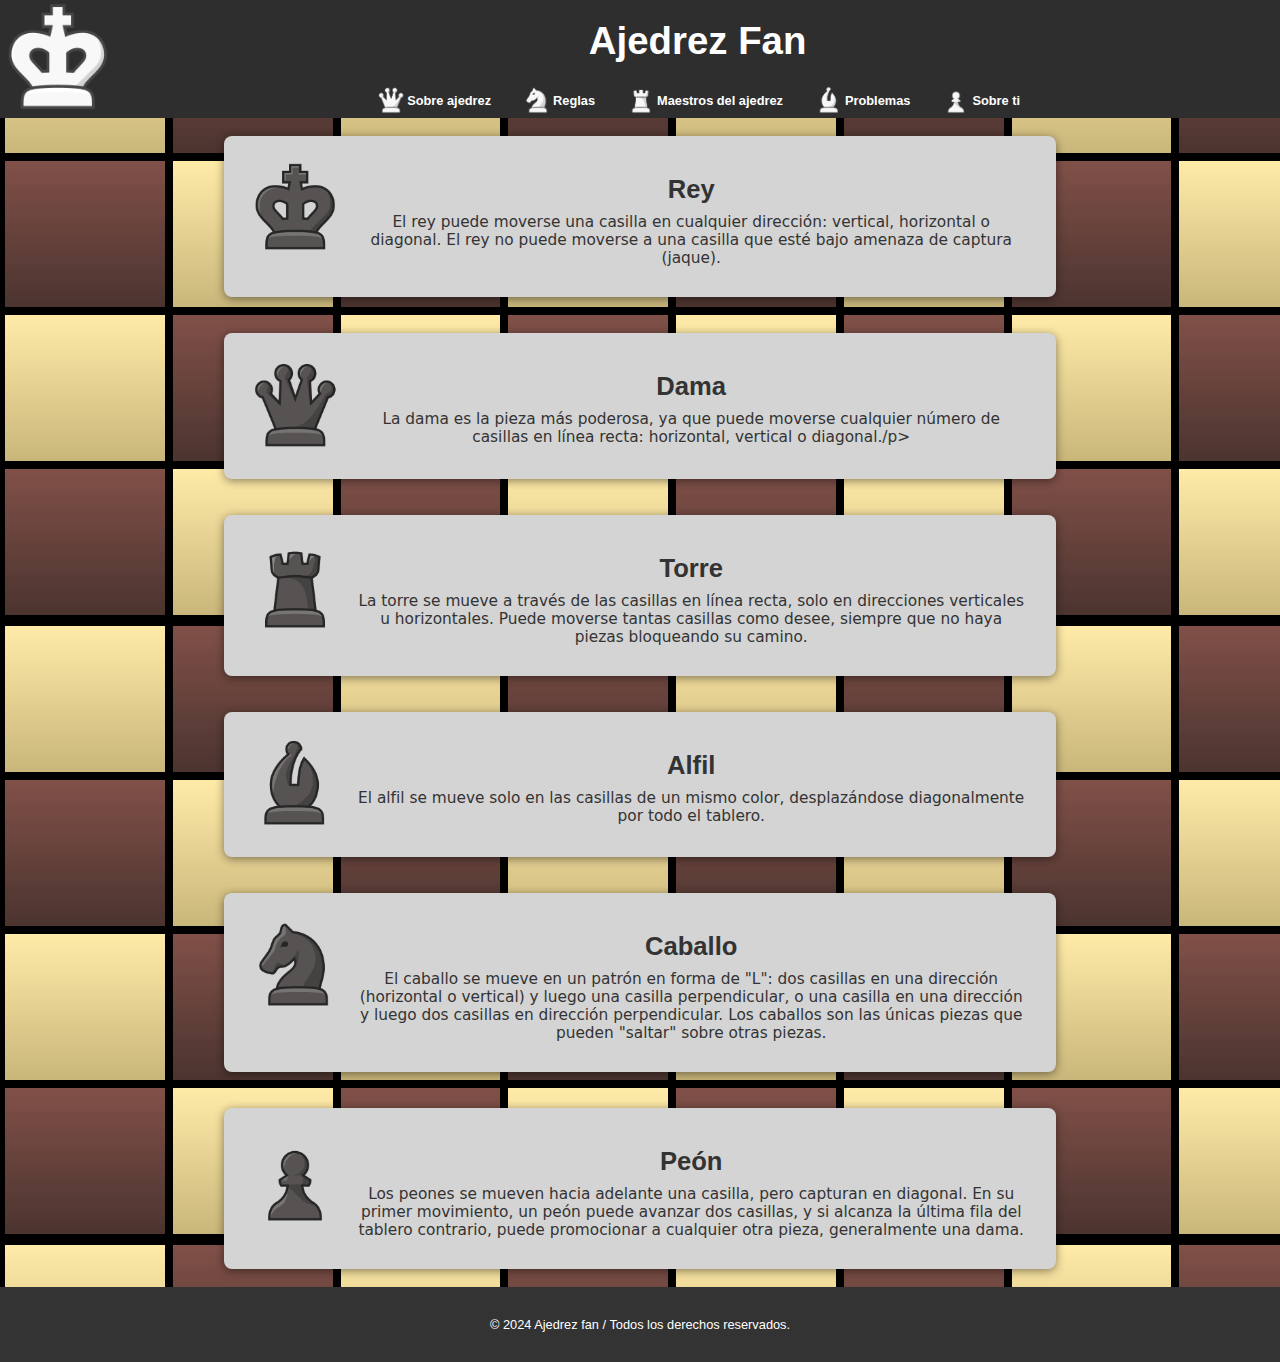
==== reglas.html @ c3f10ea8 "Final" ====
<!DOCTYPE html>
<html lang="es">
<head>
    <meta charset="UTF-8">
    <meta name="viewport" content="width=device-width, initial-scale=1.0">
    <link rel="icon" href="images/peon_blanco.png" type="image/png">
    <title>Ajedrez Fan</title>
    <link rel="stylesheet" href="styles/reglas.css">
</head>
<body>
    <header>
        <!-- Imagen principal de la cabezera -->
        <section>
            <a href="index.html">
                <img class="imagengrande" id="rey" src="images/rey_blanco.png" >
            </a>
        </section>
        <!-- contenido principal de la cabezera -->
        <main id="cabezera">
            <article id="cabezeraarriba">
                <h1>Ajedrez Fan</h1>
            </article>
            <!-- navegador -->
            <nav id="cabezeraabajo">
                <a href="ajedrez.html">
                        <img class="imagen" src="images/reina_blanca.png">
                        <h4>Sobre ajedrez</h4>
                </a>
                <a href="reglas.html">
                    <img class="imagen" src="images/caballo_blanco.png">
                    <h4>Reglas</h4>
                </a>
                <a href="maestros.html">
                    <img class="imagen" src="images/torre_blanca.png">
                    <h4>Maestros del ajedrez</h4>
                </a>
                <a href="problemas.html">
                    <img class="imagen" src="images/alfil_blanco.png">
                    <h4>Problemas</h4>
                </a>
                <a href="sobreTi.html">
                    <img class="imagen" src="images/peon_blanco.png">
                    <h4>Sobre ti</h4>
                </a>
            </nav>
        </main>
    </header>
    <!-- secciones principales -->
    <section>
        <div>
            <img class="fichas" src="images/rey_negro.png">
        </div>
        <main>
            <h2>Rey</h2>
            <p>El rey puede moverse una casilla en cualquier dirección: vertical, horizontal o diagonal. El rey no puede moverse a una casilla que esté bajo amenaza de captura (jaque).</p>
        </main>
    </section>
    <section>
        <div>
            <img class="fichas" src="images/reina_negra.png">
        </div>
        <main>
            <h2>Dama</h2>
            <p>La dama es la pieza más poderosa, ya que puede moverse cualquier número de casillas en línea recta: horizontal, vertical o diagonal./p>
        </main>
    </section>
    <section>
        <div>
            <img class="fichas" src="images/torre_negra.png">
        </div>
        <main>
            <h2>Torre</h2>
            <p>La torre se mueve a través de las casillas en línea recta, solo en direcciones verticales u horizontales. Puede moverse tantas casillas como desee, siempre que no haya piezas bloqueando su camino.</p>
        </main>
    </section>
    <section>
        <div>
            <img class="fichas" src="images/alfil_negro.png">
        </div>
        <main>
            <h2>Alfil</h2>
            <p>El alfil se mueve solo en las casillas de un mismo color, desplazándose diagonalmente por todo el tablero.</p>
        </main>
    </section>
    <section>
        <div>
            <img class="fichas" src="images/caballo_negro.png">
        </div>
        <main>
            <h2>Caballo</h2>
            <p>El caballo se mueve en un patrón en forma de "L": dos casillas en una dirección (horizontal o vertical) y luego una casilla perpendicular, o una casilla en una dirección y luego dos casillas en dirección perpendicular. Los caballos son las únicas piezas que pueden "saltar" sobre otras piezas.</p>
        </main>
    </section>
    <section>
        <div>
            <img class="fichas" src="images/peon_negro.png">
        </div>
        <main>
            <h2>Peón</h2>
            <p>Los peones se mueven hacia adelante una casilla, pero capturan en diagonal. En su primer movimiento, un peón puede avanzar dos casillas, y si alcanza la última fila del tablero contrario, puede promocionar a cualquier otra pieza, generalmente una dama.</p>
        </main>
    </section>
    <footer>
        <p>&copy; 2024 Ajedrez fan / Todos los derechos reservados.</p>
    </footer>
</body>
</html>
---- styles/reglas.css ----
*{
    box-sizing: border-box;
    margin:0;
    padding:0;
}
/* deslizamiento lento en la página */
html {
    scroll-behavior: smooth; 
}
/* Aqui ajustamos las imagenes */
.imagengrande {
    width: 9vw;
    height: auto;
}

.imagengrande:hover {
    scale: 1.1;
    cursor: pointer;
}

.fichas {
    width: 8vw;
    height: auto;
}

.imagengrande:hover {
    scale: 1.1;
    cursor: pointer;
}
/* Aqui esta el contenido principal del index */
body {
    font-family: 'Arial', sans-serif;
    margin: 0;
    padding: 0;
    display: flex;
    flex-direction: column;
    align-items: center;
    color: #333;
    font-size: 1vw;
    background-image: url(../images/fondoTablero.png);
}
/* Aqui empezamos a modificar la cabezera */
body > header {
    background: #2e2e2e;
    color: #fff;
    text-align: center;
    width: 100%;
    height: 100%;
    display: flex;
}

#cabezera{
    display: flex;
    flex-direction: column;
    align-items: center;
    width: 100%;
}

#cabezeraarriba{
    text-align: center;
    height: 70%;
    width: 100%;
    display: flex;  
}

#cabezeraabajo{
    height: 30%;
    display: flex;
    text-align: center;
}
.imagen{
    width: 2.5vw;
    height: auto;
}

nav > a {
  padding: 15px;
  display: flex;
  align-items: center;
  text-align: center;
  justify-content: center;
  cursor: pointer;
  text-decoration: none;
  color: #fff;
}

nav > a:hover {
    background-color: #0a0f0a;
  }

body > section {
    display: flex;
    padding: 20px;
    margin: 2vh;
    background: #d4d4d4;
    border-radius: 8px;
    box-shadow: 0 2px 10px rgba(0, 0, 0, 0.452);
    cursor: pointer;
    width: 65vw;
    color: #333;
    
}
/* Aqui modificamos algunos textos */
 section > main > h2{
    font-size: 2vw;
 }  

 section > main > p{
    font-size: 1.2vw;
    font-family: system-ui, -apple-system, BlinkMacSystemFont, 'Segoe UI', Roboto, Oxygen, Ubuntu, Cantarell, 'Open Sans', 'Helvetica Neue', sans-serif;
 }  
/* Aqui modificamos algunos textos */
 h2{
    margin: 1vh;
    font-family: 'Trebuchet MS', 'Lucida Sans Unicode', 'Lucida Grande', 'Lucida Sans', Arial, sans-serif;
 }

section > main{
    text-align: center;
    border-radius: 8px;
    padding: 10px;
}

h1{
    margin: auto;
    font-size: 3vw;
    font-family: Verdana, Geneva, Tahoma, sans-serif;
}

h4{
    font-family: 'Lucida Sans', 'Lucida Sans Regular', 'Lucida Grande', 'Lucida Sans Unicode', Geneva, Verdana, sans-serif;
}
/* Aqui modificamos el pie de página */
footer {
    text-align: center;
    padding: 30px 0;
    background: #333;
    color: #fff;
    position: relative;
    bottom: 0;
    width: 100%;
}
/* Aqui ajustamos el responsive */
@media (max-width: 768px) {
    body > section {
        flex-direction: column;
        align-items: center;
    } 
    h4{
        display: none;
    }
    .imagen{
        width: 4vw;
        height: auto;
    }
    
    .imagengrande2 {
        width: 11vw;
        height: auto;
    }

    #rey{
        margin-top: 40%;
    }
    #cabezeraarriba{
        height: 50%;
        width: 100%;
    }
    
    #cabezeraabajo{
        height: 50%;
    }
    section > main > h2{
        font-size: 4vw;
     }  
    
     section > main > p{
        font-size: 2vw;
     } 
     h2{
        margin: 0vh;
     }
}
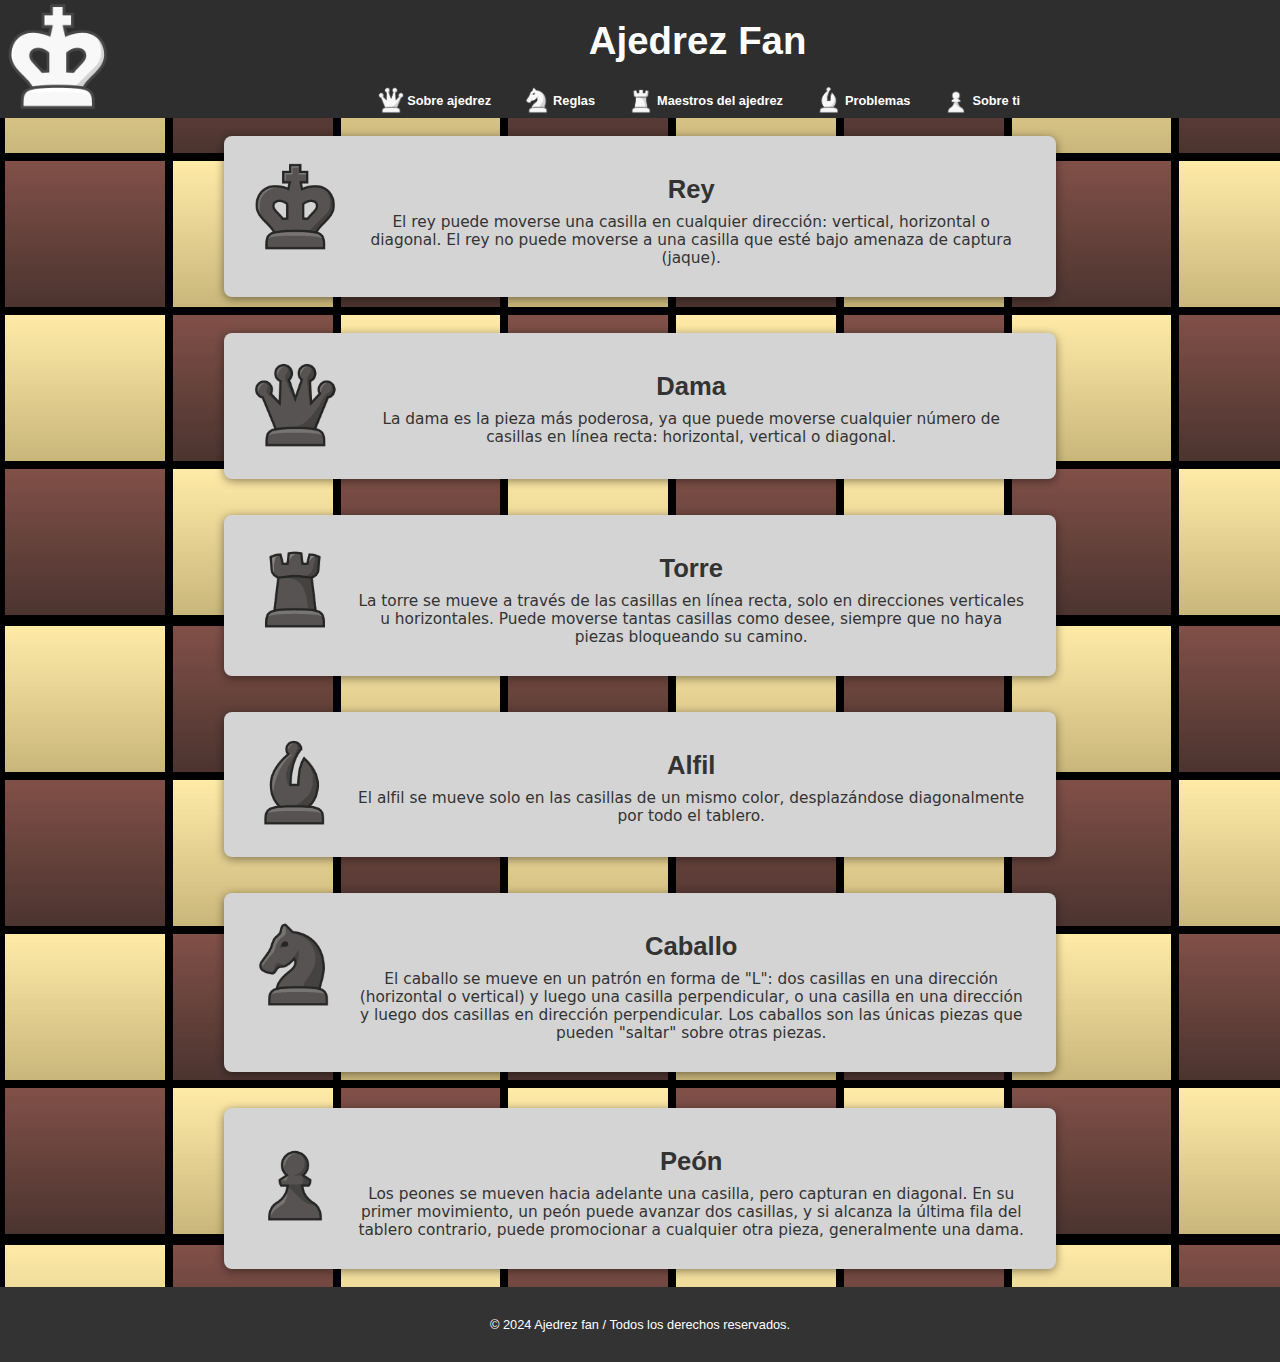
==== commit 36f44bc7: "Final" ====
--- a/reglas.html
+++ b/reglas.html
@@ -61,7 +61,7 @@
         </div>
         <main>
             <h2>Dama</h2>
-            <p>La dama es la pieza más poderosa, ya que puede moverse cualquier número de casillas en línea recta: horizontal, vertical o diagonal./p>
+            <p>La dama es la pieza más poderosa, ya que puede moverse cualquier número de casillas en línea recta: horizontal, vertical o diagonal.</p>
         </main>
     </section>
     <section>
